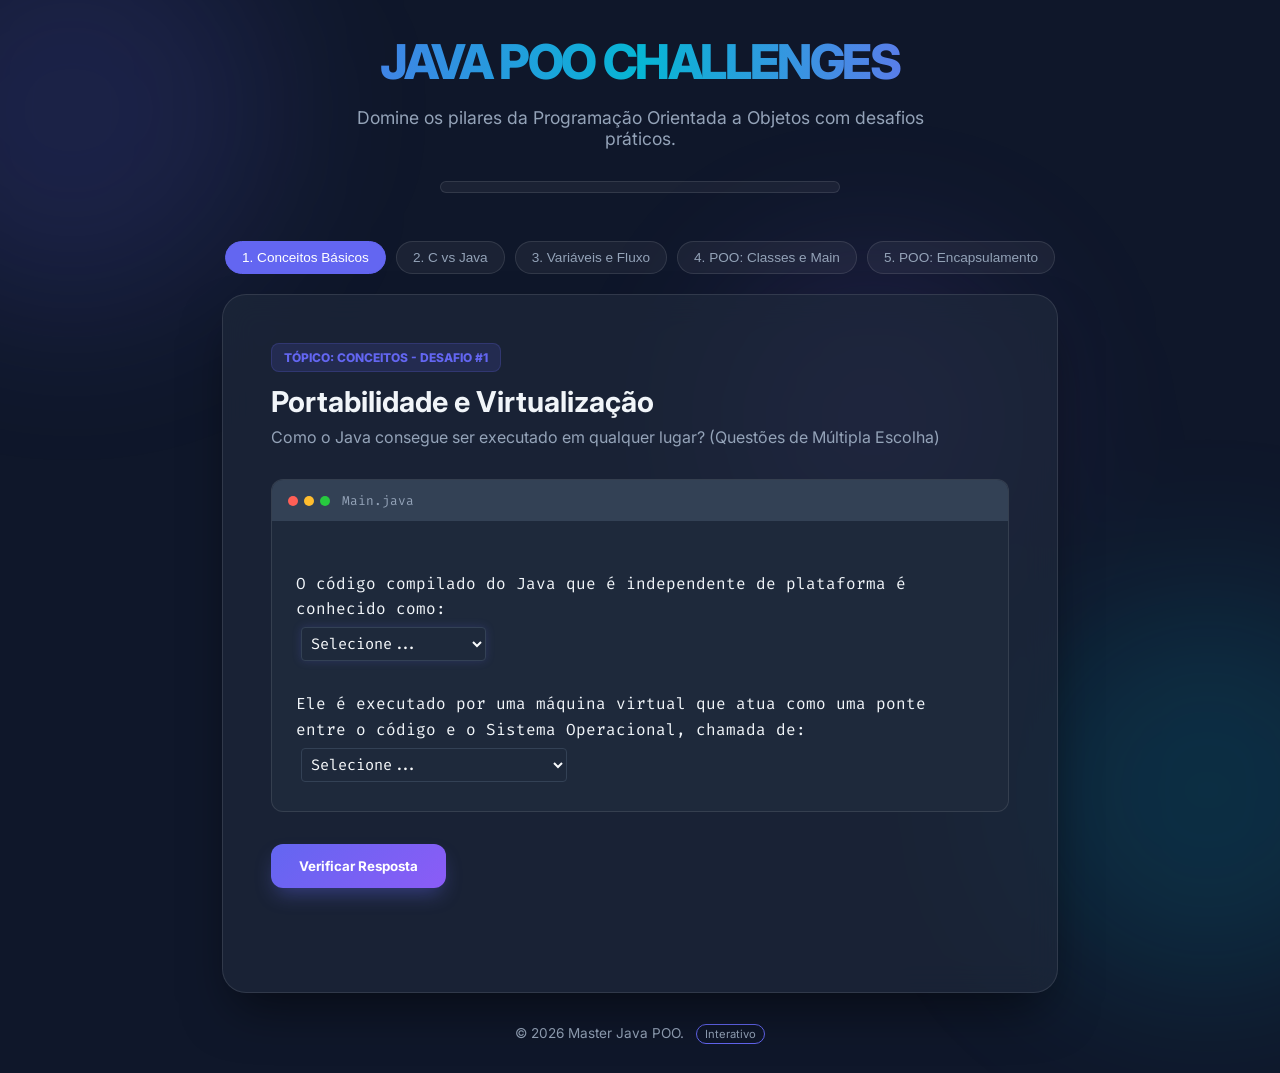
==== oop-challenges-html/index.html @ b11c608c "Site HTML Criado pra aprender java" ====
<!DOCTYPE html>
<html lang="pt-br">
<head>
    <meta charset="UTF-8">
    <meta name="viewport" content="width=device-width, initial-scale=1.0">
    <title>Desafios POO - Master Java</title>
    <meta name="description" content="Aprenda Programação Orientada a Objetos com desafios interativos em Java. Complete os códigos e teste seus conhecimentos!">
    <link rel="preconnect" href="https://fonts.googleapis.com">
    <link rel="preconnect" href="https://fonts.gstatic.com" crossorigin>
    <link href="https://fonts.googleapis.com/css2?family=Inter:wght@400;600;800&family=Fira+Code:wght@400;500&display=swap" rel="stylesheet">
    <link rel="stylesheet" href="style.css">
</head>
<body>
    <div class="background-blobs">
        <div class="blob blob-1"></div>
        <div class="blob blob-2"></div>
        <div class="blob blob-3"></div>
    </div>

    <main class="container">
        <header class="hero">
            <h1 class="glitch" data-text="JAVA POO CHALLENGES">JAVA POO CHALLENGES</h1>
            <p class="subtitle">Domine os pilares da Programação Orientada a Objetos com desafios práticos.</p>
            <div class="progress-bar-container">
                <div class="progress-bar" id="progressBar"></div>
                <span class="progress-text">Progresso Geral: <span id="progressPercent">0</span>%</span>
            </div>
        </header>

        <nav class="category-nav">
            <button class="cat-btn active" data-category="conceitos">1. Conceitos Básicos</button>
            <button class="cat-btn" data-category="sintaxe">2. C vs Java</button>
            <button class="cat-btn" data-category="variaveis_fluxo">3. Variáveis e Fluxo</button>
            <button class="cat-btn" data-category="fundamentos">4. POO: Classes e Main</button>
            <button class="cat-btn" data-category="encapsulamento">5. POO: Encapsulamento</button>
        </nav>

        <section id="challenge-container" class="glass-card">
            <div id="challenge-header">
                <span class="badge" id="challenge-type">Desafio #1</span>
                <h2 id="challenge-title">Classes e Atributos</h2>
                <p id="challenge-description">Complete a declaração da classe e seus atributos básicos.</p>
            </div>

            <div class="code-editor-wrapper">
                <div class="editor-header">
                    <div class="dots">
                        <span class="dot red"></span>
                        <span class="dot yellow"></span>
                        <span class="dot green"></span>
                    </div>
                    <span class="filename">Main.java</span>
                </div>
                <div class="code-editor" id="code-display">
                    <!-- Code blocks will be injected here -->
                </div>
            </div>

            <div class="controls">
                <button id="check-btn" class="btn primary">Verificar Resposta</button>
                <button id="next-btn" class="btn secondary hidden">Próximo Desafio</button>
            </div>
            
            <div id="feedback" class="feedback-msg"></div>
        </section>

        <footer class="footer">
            <p>&copy; 2026 Master Java POO. <span class="tag">Interativo</span></p>
        </footer>
    </main>

    <script src="script.js"></script>
</body>
</html>
---- oop-challenges-html/style.css ----
:root {
    --bg-dark: #0f172a;
    --accent-indigo: #6366f1;
    --accent-cyan: #06b6d4;
    --success-emerald: #10b981;
    --error-rose: #f43f5e;
    --text-main: #f1f5f9;
    --text-muted: #94a3b8;
    --card-bg: rgba(30, 41, 59, 0.7);
    --glass-border: rgba(255, 255, 255, 0.1);
    --code-keyword: #c678dd;
    --code-class: #e5c07b;
    --code-string: #98c379;
    --code-comment: #5c6370;
    --code-attr: #d19a66;
    --shadow-main: 0 25px 50px -12px rgba(0, 0, 0, 0.5);
}

@keyframes blob-float {
    0%, 100% { transform: translateY(0); }
    50% { transform: translateY(-20px) scale(1.1); }
}

@keyframes slide-up {
    from { transform: translateY(30px); opacity: 0; }
    to { transform: translateY(0); opacity: 1; }
}

@keyframes glitch {
    0% { transform: translate(0); text-shadow: -2px 0 red, 2px 0 blue; }
    25% { transform: translate(-2px, 2px); text-shadow: -2px 0 red, 2px 0 blue; }
    50% { transform: translate(2px, -2px); text-shadow: 2px 0 red, -2px 0 blue; }
    75% { transform: translate(-2px, -2px); text-shadow: -2px 0 red, 2px 0 blue; }
    100% { transform: translate(0); text-shadow: 2px 0 red, -2px 0 blue; }
}

* {
    margin: 0;
    padding: 0;
    box-sizing: border-box;
}

body {
    font-family: 'Inter', sans-serif;
    background-color: var(--bg-dark);
    color: var(--text-main);
    overflow-x: hidden;
    min-height: 100vh;
    display: flex;
    justify-content: center;
    align-items: center;
}

/* Dynamic Background Elements */
.background-blobs {
    position: fixed;
    top: 0;
    left: 0;
    width: 100%;
    height: 100%;
    z-index: -1;
    filter: blur(80px);
}

.blob {
    position: absolute;
    width: 400px;
    height: 400px;
    border-radius: 50%;
    opacity: 0.15;
    animation: blob-float 10s infinite linear alternate;
}

.blob-1 { background-color: var(--accent-indigo); top: -10%; left: -10%; }
.blob-2 { background-color: var(--accent-cyan); bottom: -10%; right: -10%; animation-delay: -3s; }
.blob-3 { background-color: #8b5cf6; top: 30%; right: 20%; animation-delay: -6s; width: 300px; height: 300px; }

.container {
    width: 100%;
    max-width: 900px;
    padding: 2rem;
}

.hero {
    text-align: center;
    margin-bottom: 3rem;
    animation: slide-up 1s cubic-bezier(0.4, 0, 0.2, 1);
}

.glitch {
    font-size: 3rem;
    font-weight: 800;
    letter-spacing: -0.05em;
    position: relative;
    background: linear-gradient(to right, #6366f1, #06b6d4, #8b5cf6);
    -webkit-background-clip: text;
    -webkit-text-fill-color: transparent;
    margin-bottom: 1rem;
}

.subtitle {
    font-size: 1.1rem;
    color: var(--text-muted);
    max-width: 600px;
    margin: 0 auto 2rem;
}

.progress-bar-container {
    width: 100%;
    max-width: 400px;
    height: 12px;
    background: rgba(255, 255, 255, 0.05);
    border-radius: 6px;
    margin: 0 auto;
    position: relative;
    overflow: hidden;
    border: 1px solid var(--glass-border);
}

.progress-bar {
    width: 0%;
    height: 100%;
    background: linear-gradient(to right, var(--accent-indigo), var(--accent-cyan));
    transition: width 0.8s cubic-bezier(0.65, 0, 0.35, 1);
    box-shadow: 0 0 15px var(--accent-cyan);
}

.progress-text {
    display: block;
    font-size: 0.85rem;
    margin-top: 0.75rem;
    color: var(--text-muted);
}

/* Glass Card Content */
.glass-card {
    background: var(--card-bg);
    backdrop-filter: blur(16px);
    border: 1px solid var(--glass-border);
    border-radius: 24px;
    padding: 3rem;
    box-shadow: var(--shadow-main);
    animation: slide-up 1s cubic-bezier(0.4, 0, 0.2, 1) 0.2s backwards;
}

#challenge-header {
    margin-bottom: 2rem;
}

.badge {
    display: inline-block;
    padding: 6px 12px;
    background: rgba(99, 102, 241, 0.15);
    color: var(--accent-indigo);
    border-radius: 8px;
    font-size: 0.75rem;
    font-weight: 800;
    text-transform: uppercase;
    margin-bottom: 0.75rem;
    border: 1px solid rgba(99, 102, 241, 0.2);
}

#challenge-title {
    font-size: 1.8rem;
    margin-bottom: 0.5rem;
}

#challenge-description {
    color: var(--text-muted);
}

/* Code Editor Mockup */
.code-editor-wrapper {
    background: #1e293b;
    border-radius: 12px;
    overflow: hidden;
    margin: 2rem 0;
    border: 1px solid rgba(255, 255, 255, 0.1);
}

.editor-header {
    background: #334155;
    padding: 12px 16px;
    display: flex;
    align-items: center;
    gap: 12px;
}

.dots { display: flex; gap: 6px; }
.dot { width: 10px; height: 10px; border-radius: 50%; }
.dot.red { background: #ff5f56; }
.dot.yellow { background: #ffbd2e; }
.dot.green { background: #27c93f; }

.filename {
    color: var(--text-muted);
    font-size: 0.8rem;
    font-family: 'Fira Code', monospace;
}

.code-editor {
    padding: 24px;
    font-family: 'Fira Code', monospace;
    font-size: 1rem;
    line-height: 1.6;
    color: var(--text-main);
    white-space: pre-wrap;
}

.code-line { margin-bottom: 0.2rem; }

/* Code colors */
.kw { color: var(--code-keyword); }
.cl { color: var(--code-class); }
.st { color: var(--code-string); }
.co { color: var(--code-comment); }
.at { color: var(--code-attr); }

/* Input Areas */
.challenge-input {
    background: rgba(255, 255, 255, 0.05);
    border: 1px solid rgba(255, 255, 255, 0.2);
    border-bottom: 2px solid var(--accent-indigo);
    color: var(--accent-cyan);
    padding: 2px 8px;
    font-family: inherit;
    font-size: 0.95em;
    width: auto;
    min-width: 80px;
    border-radius: 4px;
    transition: all 0.3s;
    outline: none;
}

.challenge-input:focus {
    background: rgba(255, 255, 255, 0.1);
    box-shadow: 0 0 10px rgba(99, 102, 241, 0.2);
    border-bottom: 2px solid var(--accent-cyan);
}

.challenge-input.correct {
    border-bottom: 2px solid var(--success-emerald);
    color: var(--success-emerald);
    background: rgba(16, 185, 129, 0.1);
}

.challenge-input.wrong {
    border-bottom: 2px solid var(--error-rose);
    color: var(--error-rose);
    background: rgba(244, 63, 94, 0.1);
}

/* Category Nav */
.category-nav {
    display: flex;
    justify-content: center;
    gap: 10px;
    margin-bottom: 20px;
    flex-wrap: wrap;
}

.cat-btn {
    background: rgba(255, 255, 255, 0.05);
    border: 1px solid var(--glass-border);
    color: var(--text-muted);
    padding: 8px 16px;
    border-radius: 30px;
    cursor: pointer;
    font-size: 0.85rem;
    transition: all 0.3s;
}

.cat-btn:hover:not(.locked) {
    background: rgba(255, 255, 255, 0.1);
    color: var(--text-main);
}

.cat-btn.active {
    background: var(--accent-indigo);
    color: white;
    border-color: var(--accent-indigo);
}

.cat-btn.locked {
    opacity: 0.4;
    cursor: not-allowed;
    text-decoration: line-through;
}

/* Tooltip (Custom hint) */
.cat-btn[title]:hover::after {
    content: attr(title);
    position: absolute;
    bottom: 100%;
    left: 50%;
    transform: translateX(-50%);
    background: #1e293b;
    padding: 5px 10px;
    border-radius: 4px;
    font-size: 0.75rem;
    white-space: nowrap;
    z-index: 100;
}

/* Explanation Tooltip */
.explanation {
    font-size: 0.75rem;
    color: var(--accent-cyan);
    margin-top: 5px;
    cursor: help;
    text-decoration: underline dotted;
}

/* Controls */
.controls {
    display: flex;
    gap: 1rem;
    margin-top: 1rem;
}

.btn {
    padding: 14px 28px;
    border-radius: 12px;
    font-weight: 700;
    cursor: pointer;
    transition: all 0.3s cubic-bezier(0.4, 0, 0.2, 1);
    font-family: inherit;
}

.btn.primary {
    background: linear-gradient(135deg, var(--accent-indigo), #8b5cf6);
    color: white;
    border: none;
    box-shadow: 0 10px 20px -5px rgba(99, 102, 241, 0.4);
}

.btn.primary:hover {
    transform: translateY(-4px);
    box-shadow: 0 15px 30px -5px rgba(99, 102, 241, 0.5);
}

.btn.secondary {
    background: transparent;
    border: 1px solid var(--glass-border);
    color: var(--text-main);
}

.btn.secondary:hover {
    background: rgba(255, 255, 255, 0.05);
}

.hidden { display: none; }

.feedback-msg {
    margin-top: 1.5rem;
    padding: 1rem;
    border-radius: 8px;
    font-size: 0.9rem;
    opacity: 0;
    transition: opacity 0.4s;
    text-align: center;
}

.feedback-msg.show { opacity: 1; }
.feedback-msg.success { color: var(--success-emerald); background: rgba(16, 185, 129, 0.1); border: 1px solid rgba(16, 185, 129, 0.2); }
.feedback-msg.error { color: var(--error-rose); background: rgba(244, 63, 94, 0.1); border: 1px solid rgba(244, 63, 94, 0.2); }

.tag {
    font-size: 0.7rem;
    padding: 2px 8px;
    background: var(--bg-dark);
    border: 1px solid var(--accent-indigo);
    border-radius: 20px;
    margin-left: 8px;
}

.footer { text-align: center; margin-top: 2rem; color: var(--text-muted); font-size: 0.85rem; }

/* Responsive adjustments */
@media (max-width: 768px) {
    .glitch { font-size: 2.2rem; }
    .glass-card { padding: 1.5rem; }
    .btn { width: 100%; }
    .controls { flex-direction: column; }
}
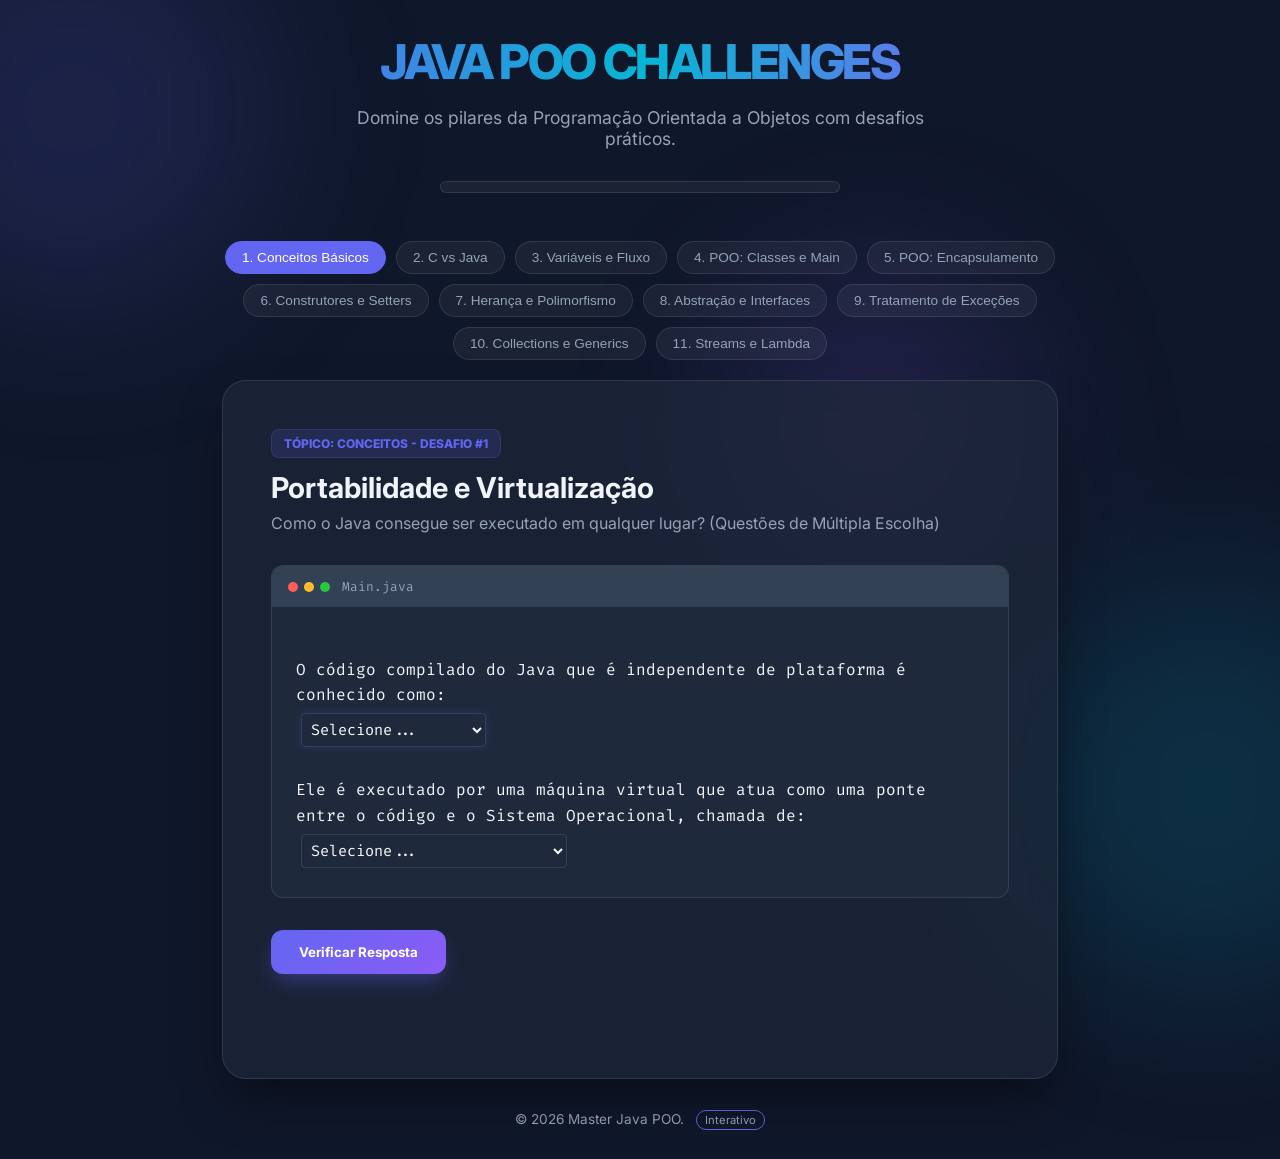
==== commit dbe892a5: "Novos exercicios no HTML, teste do Open Claude" ====
--- a/oop-challenges-html/index.html
+++ b/oop-challenges-html/index.html
@@ -33,6 +33,12 @@
             <button class="cat-btn" data-category="variaveis_fluxo">3. Variáveis e Fluxo</button>
             <button class="cat-btn" data-category="fundamentos">4. POO: Classes e Main</button>
             <button class="cat-btn" data-category="encapsulamento">5. POO: Encapsulamento</button>
+            <button class="cat-btn" data-category="construtores">6. Construtores e Setters</button>
+            <button class="cat-btn" data-category="heranca">7. Herança e Polimorfismo</button>
+            <button class="cat-btn" data-category="abstracao">8. Abstração e Interfaces</button>
+            <button class="cat-btn" data-category="excecoes">9. Tratamento de Exceções</button>
+            <button class="cat-btn" data-category="colecoes">10. Collections e Generics</button>
+            <button class="cat-btn" data-category="streams">11. Streams e Lambda</button>
         </nav>
 
         <section id="challenge-container" class="glass-card">
